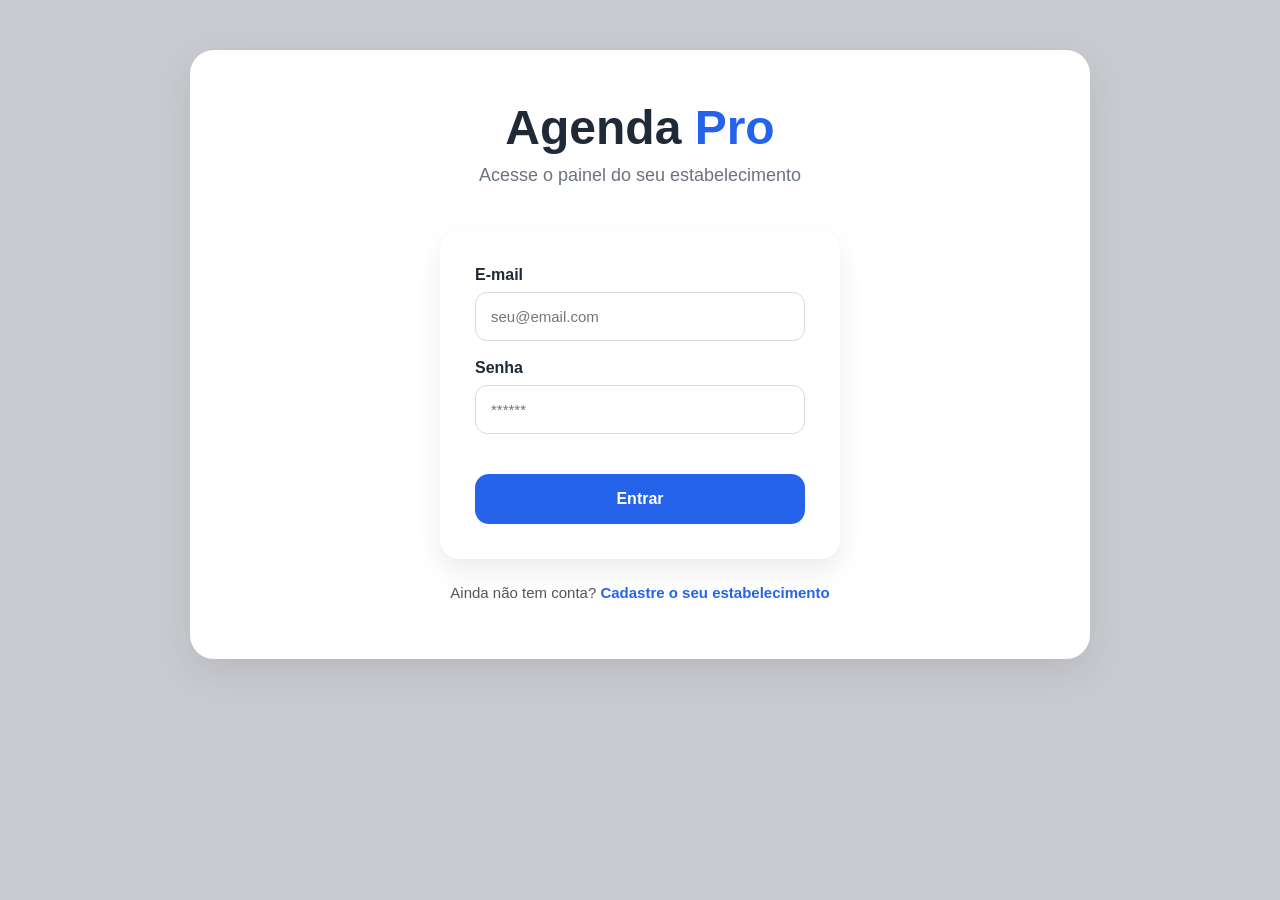
==== frontend/admin.html @ 682a2efd "fix: corrige autenticacao quebrada, falhas de seguranca (CORS, XSS, secret key) e adiciona confirmac" ====
<!DOCTYPE html>
<html lang="pt-BR">

<head>
    
    <meta charset="UTF-8">

    <title>Administração</title>

    <link rel="stylesheet" href="style.css">

    <link rel="preconnect" href="https://fonts.googleapis.com">

    <link rel="preconnect" href="https://fonts.gstatic.com" crossorigin>

    <link href="https://fonts.googleapis.com/css2?family=Inter:wght@400;500;600;700&display=swap"
    rel="stylesheet">

</head>


<body>

<div class="admin-container">

    <div class="dashboard-header">

        <div>

            <h1 class="logo">
                Agenda <span>Pro</span>
            </h1>

            <p class="subtitle">
                Painel Administrativo
            </p>

            <p class="dashboard-description">
                Gerencie clientes, acompanhe agendamentos e mantenha sua agenda organizada.
            </p>

        </div>

    </div>

    <div class="dashboard">

        <div class="summary-card">

            <div class="summary-icon">
                👥
            </div>

            <h3>Clientes</h3>

            <strong id="total-clients">
                0
            </strong>

            <span>
                cadastrados
            </span>

        </div>

        <div class="summary-card">

            <div class="summary-icon">
                📅
            </div>

            <h3>Agendamentos</h3>

            <strong id="total-appointments">
                0
            </strong>

            <span>
                marcados
            </span>

            </div>

    </div>

    <hr class="section-divider">

        <div class="section-header">

            <h2 id="clients-title">
                Clientes
            </h2>

            <button
                class="action-button"
                onclick="window.location.href='customer.html'">

                + Novo Cliente

            </button>

        </div>

        <div class="search-box">

        <input
            type="text"
            id="search-client"
            placeholder="🔍 Pesquisar cliente...">

    </div>

    <div id="clients-list"></div>



    <div class="section-header">

        <h2 id="appointments-title">
            Agendamentos
        </h2>

        <button
            class="action-button"
            onclick="window.location.href='customer.html'">

            + Novo Agendamento

        </button>

    </div>

    <div class="search-box">

        <input
            type="text"
            id="search-appointment"
            placeholder="🔍 Pesquisar agendamento...">

    </div>

    <div id="appointments-list"></div>

        <button
            class="register-button"
            onclick="window.location.href='index.html'">

            ← Voltar

        </button>

    </div>

        <script src="config.js?v=2"></script>
        <div id="toast"></div>
        <script src="toast.js?v=2"></script>
        <script src="admin.js?v=2"></script>
        <div id="toast"></div>

</body>

</html>
---- frontend/style.css ----
/* =======================================================
   RESET
======================================================= */

* {
    margin: 0;
    padding: 0;
    box-sizing: border-box;
}

/* =======================================================
   GERAL
======================================================= */

body {

    margin: 0;

    background: #C8CACF;

    font-family: "Inter", sans-serif;

    color: #1F2937;

}

h1 {

    font-size: 28px;

    font-weight: 700;

    margin-bottom: 10px;

}

h2 {

    margin-top: 40px;

    margin-bottom: 20px;

    font-size: 24px;

    font-weight: 700;

    text-align: left;

}

p {

    margin-bottom: 8px;

    font-size: 15px;

    color: #555;

}

/* =======================================================
   LAYOUT
======================================================= */

/* =======================================================
   LAYOUT
======================================================= */

.home-container {

    width: 90%;

    max-width: 900px;

    margin: 50px auto;

    padding: 50px 35px;

    background: #FFFFFF;

    border-radius: 24px;

    box-shadow: 0 12px 35px rgba(0,0,0,.08);

    text-align: center;

}

.customer-container{

    display:flex;

    flex-direction:column;

    gap:28px;

}

.admin-container {

    width: 90%;

    max-width: 900px;

    margin: 50px auto;

    padding: 50px 35px;

    background: #FFFFFF;

    border-radius: 24px;

    box-shadow: 0 12px 35px rgba(0,0,0,.08);

}

/* =======================================================
   COMPONENTES
======================================================= */

.input_field{

    width:100%;

    padding:15px;

    margin-bottom:18px;

    border:1px solid #D6D9E0;

    border-radius:12px;

    font-size:15px;

    transition:.25s;

}

.input_field:focus{

    outline:none;

    border-color:#2563EB;

    box-shadow:0 0 0 4px rgba(37,99,235,.12);

}

.register-button{

    width:100%;

    padding:16px;

    margin-top:22px;

    border:none;

    border-radius:14px;

    background:#2563EB;

    color:white;

    font-size:16px;

    font-weight:600;

    cursor:pointer;

    transition:.25s;

}

.register-button:hover{

    background:#1D4ED8;

    transform:translateY(-2px);

}


/* =======================================================
   LOGO
======================================================= */

.logo{

    font-size:48px;

    font-weight:700;

    margin-bottom:10px;

}

.logo span{

    color:#2563EB;

}

.subtitle{

    color:#6B7280;

    font-size:18px;

    margin-bottom:45px;

}

.dashboard-header{

    text-align:left;

    margin-bottom:40px;

}

.dashboard-description{

    margin-top:10px;

    color:#6B7280;

    font-size:16px;

    line-height:1.6;

}

/* =======================================================
   HOME
======================================================= */

.home-card{

    background:white;

    border-radius:18px;

    padding:30px;

    margin-bottom:25px;

    cursor:pointer;

    transition:0.25s;

    box-shadow:0px 5px 15px rgba(0,0,0,.08);

}

.home-card:hover{

    transform:translateY(-6px);

    box-shadow:0px 15px 30px rgba(0,0,0,.12);

}

.home-card h2{

    margin-bottom:10px;

}

.home-card p{

    color:#6B7280;

}

.icon-box {

    width: 70px;

    height: 70px;

    margin: 0 auto 15px;

    display: flex;

    align-items: center;

    justify-content: center;

    border-radius: 50%;

    background: #2563EB;

    font-size: 35px;

}

/* =======================================================
   ADMIN
======================================================= */

.dashboard{

    width:90%;

    max-width:700px;

    margin:0 auto 30px;

    display:flex;

    gap:20px;

}

.summary-card{

    flex:1;

    background:#FFFFFF;

    border-radius:18px;

    padding:22px;

    box-shadow:0 8px 18px rgba(0,0,0,.08);

    text-align:center;

    transition:.25s;

}

.summary-card:hover{

    transform:translateY(-4px);

    box-shadow:0 14px 24px rgba(0,0,0,.12);

}

.summary-card h3{

    font-size:16px;

    font-weight:600;

    color:#67727e;

    margin-bottom:12px;

}

.summary-card strong{

    display:block;

    margin-top:8px;

    font-size:42px;

    font-weight:700;

    color:#2563EB;

}

.summary-icon{

    width:60px;

    height:60px;

    margin:0 auto 18px;

    border-radius:16px;

    background:#DBEAFE;

    display:flex;

    justify-content:center;

    align-items:center;

    font-size:30px;

}

/* =======================================================
   CLIENTES
======================================================= */

.client-card{

    background:#FFFFFF;

    padding:20px;

    margin-bottom:18px;

    border-radius:18px;

    box-shadow:0 6px 15px rgba(0,0,0,.08);

    display:flex;

    justify-content:space-between;

    align-items:center;

    transition:.25s;

    gap: 25px;

}

.client-card:hover{

    transform:translateY(-3px);

    box-shadow:0 12px 24px rgba(0,0,0,.12);

}

.client-card button{

    width:42px;

    height:42px;

    border:none;

    border-radius:10px;

    background:#FEE2E2;

    color:#DC2626;

    font-size:18px;

    cursor:pointer;

    transition:.25s;

}

.client-card button:hover{

    background:#DC2626;

    color:white;

}

/* =======================================================
   FOOTER
======================================================= */

footer{

    margin-top:40px;

    color:#9CA3AF;

    font-size:14px;

}

.card-info{

    display:flex;

    flex-direction:column;

    gap:6px;

}

.card-info h3{

    margin:0;

    font-size:20px;

    font-weight:600;

    color:#1F2937;

}

.card-info p{

    margin:0;

    color:#6B7280;

    font-size:15px;

}

.section-divider{

    border:none;

    border-top:1px solid #E5E7EB;

    margin:40px 0;

}

.search-box{

    margin-bottom:25px;

}

.search-box input{

    width:100%;

    padding:14px 18px;

    border:none;

    border-radius:14px;

    background:#F3F4F6;

    font-size:15px;

    transition:.25s;

}

.search-box input:focus{

    outline:none;

    background:#FFFFFF;

    box-shadow:0 0 0 3px rgba(37,99,235,.15);

}

.section-header{

    display:flex;

    justify-content:space-between;

    align-items:center;

    margin:40px 0 20px;

}

.action-button{

    padding:10px 18px;

    border:none;

    border-radius:12px;

    background:#2563EB;

    color:white;

    font-size:14px;

    font-weight:600;

    cursor:pointer;

    transition:.25s;

}

.action-button:hover{

    background:#1D4ED8;

    transform:translateY(-2px);

}

@media (max-width:768px){

    .section-header{

        flex-direction:column;

        align-items:flex-start;

        gap:15px;

    }

    .action-button{

        width:100%;

    }

}

#toast{

    position:fixed;

    top:25px;

    right:25px;

    background:#22C55E;

    color:white;

    padding:16px 22px;

    border-radius:14px;

    font-weight:600;

    box-shadow:0 10px 25px rgba(0,0,0,.15);

    opacity:0;

    transform:translateY(-20px);

    transition:.3s;

    z-index:1000;

}

#toast.show{

    opacity:1;

    transform:translateY(0);

}

#toast.error{

    background:#EF4444;

}

.customer-header{

    position:relative;

    text-align:center;

    margin-bottom:35px;

}


.form-card{

    background:white;

    border-radius:20px;

    padding:35px;

    margin-bottom:25px;

    box-shadow:0 12px 28px rgba(0,0,0,.08);

}

.form-card h2{

    font-size:34px;

    margin-bottom:8px;

}

.section-description{

    color:#6B7280;

    margin-bottom:28px;

    font-size:16px;

    line-height: 1.5;

}

.back-button{

    position:absolute;

    left:0;

    top:6px;

    background:none;

    border:none;

    color:#2563EB;

    font-size:15px;

    font-weight:600;

    cursor:pointer;

    transition: .2s;

}

.back-button:hover{

    color:#1D4ED8;

}

.customer-wrapper{

    width:90%;

    max-width:820px;

    margin:50px auto;

    background:#FFFFFF;

    border-radius:24px;

    padding:45px;

    box-shadow:0 15px 35px rgba(0,0,0,.08);

}
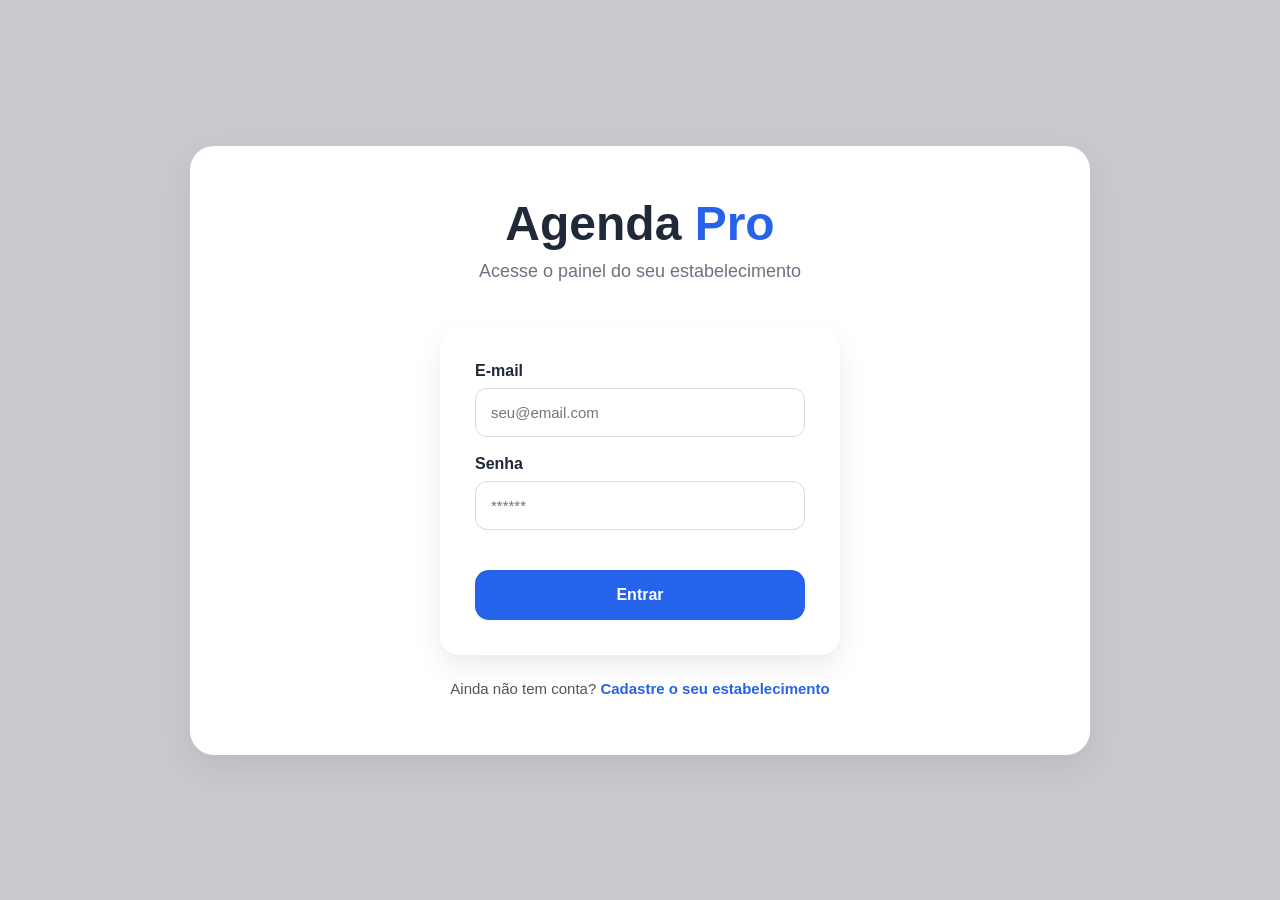
==== commit fc642448: "fix: cache-busting no CSS para forcar atualizacao no navegador" ====
--- a/frontend/admin.html
+++ b/frontend/admin.html
@@ -7,7 +7,7 @@
 
     <title>Administração</title>
 
-    <link rel="stylesheet" href="style.css">
+    <link rel="stylesheet" href="style.css?v=2">
 
     <link rel="preconnect" href="https://fonts.googleapis.com">
 
@@ -39,7 +39,15 @@
                 Gerencie clientes, acompanhe agendamentos e mantenha sua agenda organizada.
             </p>
 
+            <div class="share-link-box" style="margin-top: 16px; padding: 12px 16px; background: #f7f7f7; border-radius: 8px; display: flex; align-items: center; gap: 10px; flex-wrap: wrap;">
+                <span style="font-size: 14px; color: #555;">Link para seus clientes agendarem:</span>
+                <input id="share-link-input" type="text" readonly class="input_field" style="flex: 1; min-width: 220px; margin: 0; font-size: 13px;">
+                <button id="copy-link-btn" class="btn-secondary" type="button">Copiar link</button>
+            </div>
+
         </div>
+
+        <button id="logout-btn" class="btn-secondary" type="button">Sair</button>
 
     </div>
 
--- a/frontend/style.css
+++ b/frontend/style.css
@@ -16,6 +16,14 @@
 
     margin: 0;
 
+    min-height: 100vh;
+
+    display: flex;
+
+    align-items: center;
+
+    justify-content: center;
+
     background: #C8CACF;
 
     font-family: "Inter", sans-serif;
@@ -72,7 +80,7 @@
 
     max-width: 900px;
 
-    margin: 50px auto;
+    margin: 30px auto;
 
     padding: 50px 35px;
 
@@ -102,7 +110,7 @@
 
     max-width: 900px;
 
-    margin: 50px auto;
+    margin: 30px auto;
 
     padding: 50px 35px;
 
@@ -217,6 +225,28 @@
 
     margin-bottom:40px;
 
+    display: flex;
+    justify-content: space-between;
+    align-items: flex-start;
+    gap: 20px;
+    flex-wrap: wrap;
+
+}
+
+.btn-secondary {
+    background: transparent;
+    border: 1px solid #ccc;
+    color: #555;
+    padding: 8px 18px;
+    border-radius: 8px;
+    cursor: pointer;
+    font-size: 14px;
+    white-space: nowrap;
+}
+
+.btn-secondary:hover {
+    background: #f2f2f2;
+    border-color: #999;
 }
 
 .dashboard-description{
@@ -603,6 +633,40 @@
 
     }
 
+    body {
+
+        align-items: flex-start;
+
+        padding: 16px 0;
+
+        box-sizing: border-box;
+
+    }
+
+    .home-container,
+    .admin-container,
+    .customer-wrapper {
+
+        width: 100%;
+
+        max-width: 100%;
+
+        margin: 0;
+
+        padding: 28px 20px;
+
+        border-radius: 16px;
+
+    }
+
+    .dashboard-header {
+
+        flex-direction: column;
+
+        align-items: flex-start;
+
+    }
+
 }
 
 #toast{
